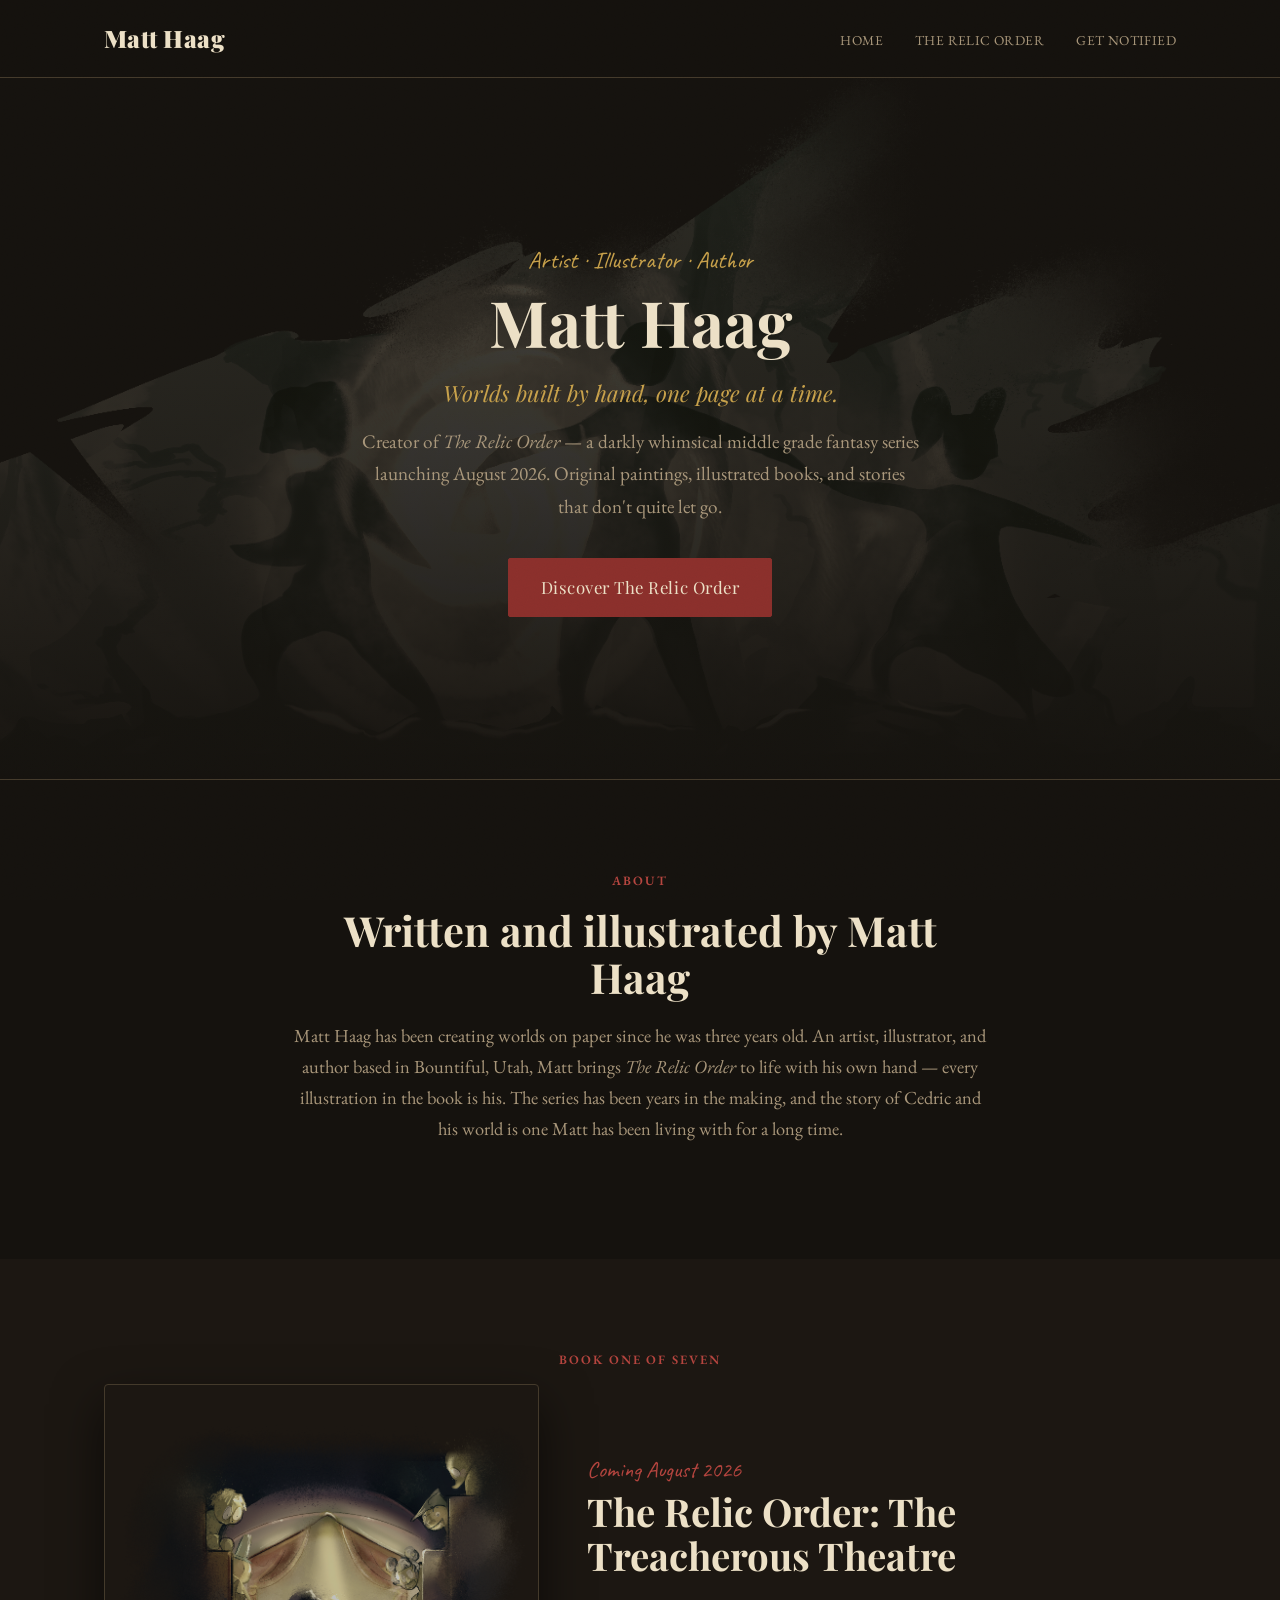
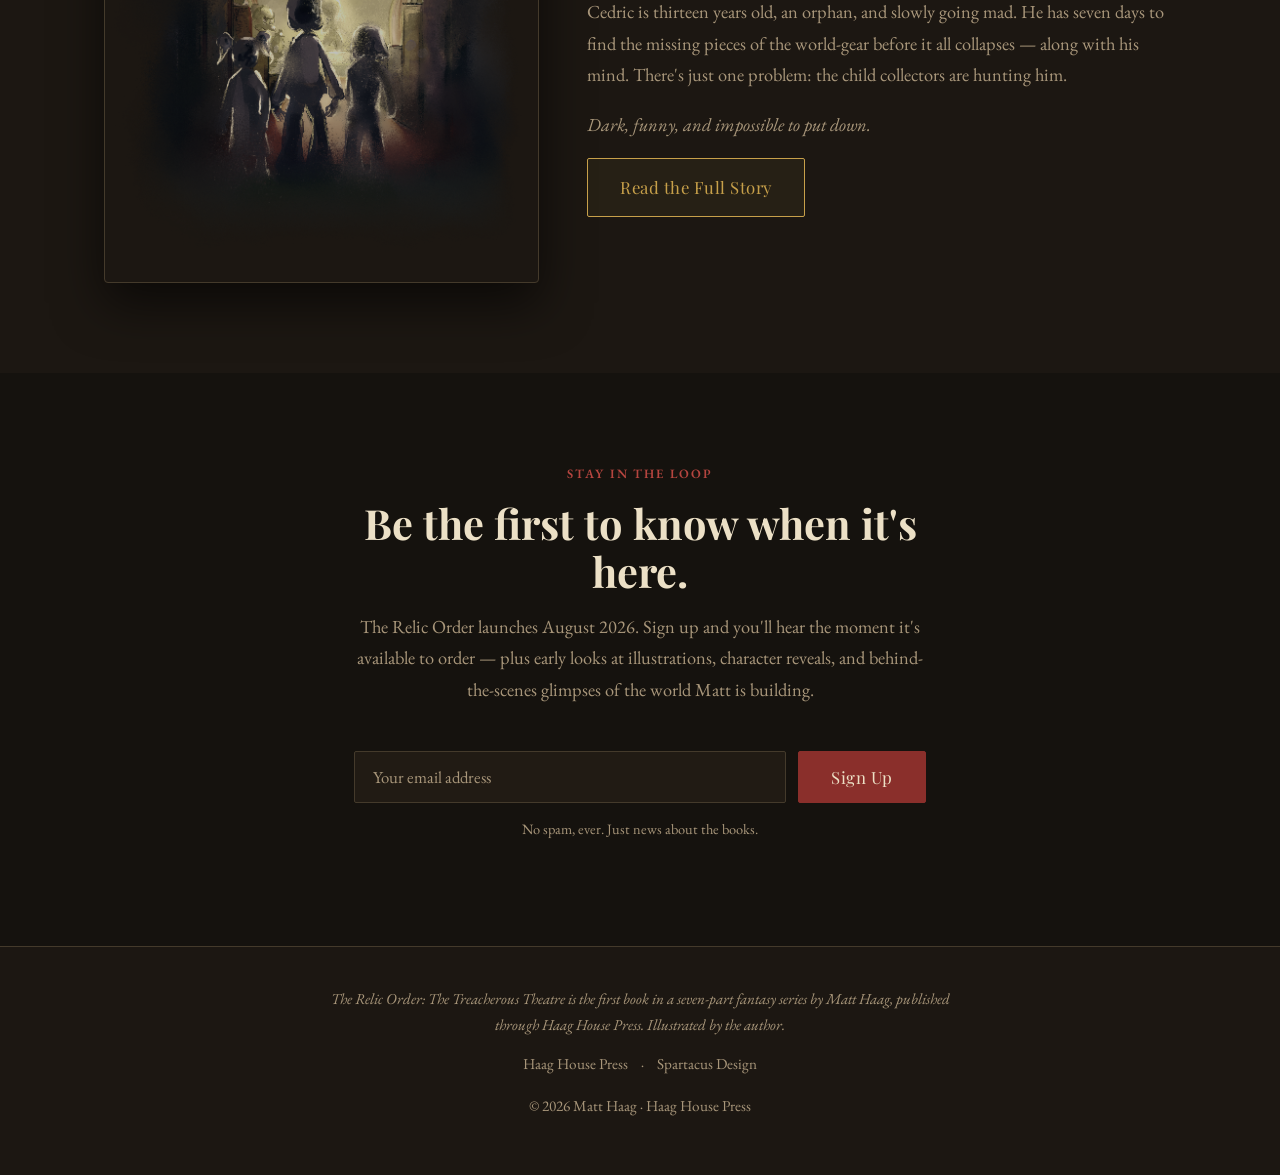
==== index.html @ 9a002932 "Initial commit: static site for relicorderbook.com Rebuilds Matt Haag's Wix site as plain HTML/CSS/J" ====
<!DOCTYPE html>
<html lang="en">
<head>
<meta charset="UTF-8">
<meta name="viewport" content="width=device-width, initial-scale=1.0">

<title>Matt Haag | Artist, Illustrator and Author | Haag House Press</title>
<meta name="description" content="Matt Haag is an artist, illustrator, and author based in Utah. Creator of The Relic Order — a darkly whimsical middle grade fantasy series launching August 2026. Original paintings, illustrated books, and more.">
<meta name="keywords" content="Matt Haag, The Relic Order, middle grade fantasy, illustrated children's books, original oil paintings, Spartacus Design, Haag House Press, fantasy series for kids, author illustrator Utah">

<!-- Social sharing -->
<meta property="og:title" content="Matt Haag | Artist, Illustrator and Author">
<meta property="og:description" content="Creator of The Relic Order — a darkly whimsical middle grade fantasy launching August 2026. Original oil paintings, illustrated books, and more.">
<meta property="og:type" content="website">
<!-- TODO: swap this for the finished book-cover export from Canva, 1200x630 -->
<meta property="og:image" content="assets/images/site/theatre-entrance.png">
<meta name="twitter:card" content="summary_large_image">

<link rel="stylesheet" href="style.css">
</head>
<body>

<header class="site-header">
  <nav class="nav">
    <a href="index.html" class="nav-brand">Matt Haag</a>
    <button class="nav-toggle" aria-label="Toggle menu" onclick="document.querySelector('.nav-links').classList.toggle('open')">&#9776;</button>
    <ul class="nav-links">
      <li><a href="index.html">Home</a></li>
      <li><a href="relic-order.html">The Relic Order</a></li>
      <li><a href="relic-order.html#notify">Get Notified</a></li>
    </ul>
  </nav>
</header>

<section class="hero">
  <div class="hero-bg" style="background-image: url('assets/images/site/moonlit-trio.png');"></div>
  <div class="hero-content">
    <div class="hero-eyebrow">Artist &middot; Illustrator &middot; Author</div>
    <h1>Matt Haag</h1>
    <div class="subhead">Worlds built by hand, one page at a time.</div>
    <p>Creator of <em>The Relic Order</em> — a darkly whimsical middle grade fantasy series launching August 2026. Original paintings, illustrated books, and stories that don't quite let go.</p>
    <a href="relic-order.html" class="btn btn-solid">Discover The Relic Order</a>
  </div>
</section>

<section>
  <div class="container">
    <div class="section-kicker">About</div>
    <h2 class="section-heading">Written and illustrated by Matt Haag</h2>
    <div class="prose" style="text-align:center; color: var(--text-muted);">
      <p>Matt Haag has been creating worlds on paper since he was three years old. An artist, illustrator, and author based in Bountiful, Utah, Matt brings <em>The Relic Order</em> to life with his own hand — every illustration in the book is his. The series has been years in the making, and the story of Cedric and his world is one Matt has been living with for a long time.</p>
    </div>
  </div>
</section>

<section class="alt">
  <div class="container">
    <div class="section-kicker">Book One of Seven</div>
    <div class="book-teaser">
      <div class="book-teaser-art">
        <img src="assets/images/site/theatre-entrance.png" alt="The Relic Order: The Treacherous Theatre — illustration">
      </div>
      <div class="book-teaser-text">
        <div class="tag">Coming August 2026</div>
        <h2>The Relic Order: The Treacherous Theatre</h2>
        <p>Cedric is thirteen years old, an orphan, and slowly going mad. He has seven days to find the missing pieces of the world-gear before it all collapses — along with his mind. There's just one problem: the child collectors are hunting him.</p>
        <p><em>Dark, funny, and impossible to put down.</em></p>
        <a href="relic-order.html" class="btn">Read the Full Story</a>
      </div>
    </div>
  </div>
</section>

<section id="notify">
  <div class="container signup-box">
    <div class="section-kicker">Stay in the Loop</div>
    <h2 class="section-heading">Be the first to know when it's here.</h2>
    <p class="lede">The Relic Order launches August 2026. Sign up and you'll hear the moment it's available to order — plus early looks at illustrations, character reveals, and behind-the-scenes glimpses of the world Matt is building.</p>

    <form class="signup-form" action="https://assets.mailerlite.com/jsonp/2499077/forms/192489974207087839/subscribe" method="post" data-mailerlite>
      <input type="email" name="fields[email]" placeholder="Your email address" required autocomplete="email">
      <input type="hidden" name="ml-submit" value="1">
      <input type="hidden" name="anticsrf" value="true">
      <button type="submit" class="btn btn-solid">Sign Up</button>
    </form>
    <p class="signup-success" hidden>Thanks — you're on the list! We'll email you the moment <em>The Relic Order</em> launches.</p>
    <p class="signup-note">No spam, ever. Just news about the books.</p>
  </div>
</section>

<footer class="site-footer">
  <p class="footer-note"><em>The Relic Order: The Treacherous Theatre</em> is the first book in a seven-part fantasy series by Matt Haag, published through Haag House Press. Illustrated by the author.</p>
  <p class="footer-links"><a href="https://haaghousepress.com" target="_blank" rel="noopener">Haag House Press</a> &middot; <a href="https://spartacusdesign.com" target="_blank" rel="noopener">Spartacus Design</a></p>
  <p>&copy; <span id="year"></span> Matt Haag &middot; Haag House Press</p>
</footer>

<script src="script.js"></script>
</body>
</html>
---- style.css ----
/* ============================================
   Matt Haag / The Relic Order — Site Styles
   Dark vintage academia. Roald Dahl x Tim Burton.
   ============================================ */

@import url('https://fonts.googleapis.com/css2?family=Playfair+Display:ital,wght@0,500;0,700;0,900;1,600&family=EB+Garamond:ital,wght@0,400;0,500;0,600;1,400&family=Caveat:wght@600&display=swap');

:root {
  --bg: #15120e;
  --bg-alt: #1c1712;
  --bg-card: #211b14;
  --text: #ece0c6;
  --text-muted: #a8967a;
  --accent-red: #8a2f2b;
  --accent-red-bright: #b5453f;
  --accent-gold: #c7a04a;
  --border: #443a2b;
  --shadow: rgba(0, 0, 0, 0.6);
  --max-width: 1120px;
}

* { box-sizing: border-box; }

html { scroll-behavior: smooth; }

body {
  margin: 0;
  background: var(--bg);
  color: var(--text);
  font-family: 'EB Garamond', serif;
  font-size: 1.15rem;
  line-height: 1.7;
}

img { max-width: 100%; display: block; }

h1, h2, h3, h4 {
  font-family: 'Playfair Display', serif;
  font-weight: 700;
  line-height: 1.15;
  margin: 0 0 0.5em;
  color: var(--text);
}

a { color: var(--accent-gold); text-decoration: none; }
a:hover { color: var(--accent-red-bright); }

.container {
  max-width: var(--max-width);
  margin: 0 auto;
  padding: 0 24px;
}

/* subtle aged-paper grain over everything */
body::before {
  content: "";
  position: fixed;
  inset: 0;
  pointer-events: none;
  z-index: 999;
  opacity: 0.05;
  background-image: url("data:image/svg+xml,%3Csvg xmlns='http://www.w3.org/2000/svg' width='120' height='120'%3E%3Cfilter id='n'%3E%3CfeTurbulence type='fractalNoise' baseFrequency='0.9' numOctaves='2' stitchTiles='stitch'/%3E%3C/filter%3E%3Crect width='100%25' height='100%25' filter='url(%23n)'/%3E%3C/svg%3E");
  mix-blend-mode: overlay;
}

/* ---------- Header / Nav ---------- */
.site-header {
  position: sticky;
  top: 0;
  z-index: 100;
  background: rgba(21, 18, 14, 0.92);
  backdrop-filter: blur(6px);
  border-bottom: 1px solid var(--border);
}

.nav {
  display: flex;
  align-items: center;
  justify-content: space-between;
  padding: 18px 24px;
  max-width: var(--max-width);
  margin: 0 auto;
}

.nav-brand {
  font-family: 'Playfair Display', serif;
  font-weight: 900;
  font-size: 1.5rem;
  letter-spacing: 0.02em;
  color: var(--text);
}
.nav-brand:hover { color: var(--accent-gold); }

.nav-links {
  display: flex;
  gap: 32px;
  list-style: none;
  margin: 0;
  padding: 0;
}

.nav-links a {
  color: var(--text-muted);
  font-size: 1.05rem;
  letter-spacing: 0.03em;
  text-transform: uppercase;
  font-size: 0.85rem;
}
.nav-links a:hover { color: var(--accent-gold); }

.nav-toggle {
  display: none;
  background: none;
  border: 1px solid var(--border);
  color: var(--text);
  font-size: 1.3rem;
  padding: 6px 12px;
  cursor: pointer;
  border-radius: 3px;
}

/* ---------- Hero ---------- */
.hero {
  position: relative;
  display: flex;
  align-items: center;
  justify-content: center;
  text-align: center;
  min-height: 78vh;
  padding: 80px 24px;
  overflow: hidden;
  border-bottom: 1px solid var(--border);
}

.hero-bg {
  position: absolute;
  inset: 0;
  background-size: cover;
  background-position: center;
  filter: grayscale(0.35) sepia(0.45) contrast(1.1) brightness(0.55);
  transform: scale(1.05);
}

.hero::after {
  content: "";
  position: absolute;
  inset: 0;
  background: linear-gradient(180deg, rgba(21,18,14,0.55) 0%, rgba(21,18,14,0.75) 55%, rgba(21,18,14,0.97) 100%);
}

.hero-content {
  position: relative;
  z-index: 2;
  max-width: 780px;
}

.hero-eyebrow {
  font-family: 'Caveat', cursive;
  color: var(--accent-gold);
  font-size: 1.5rem;
  margin-bottom: 4px;
}

.hero h1 {
  font-size: clamp(2.4rem, 5vw, 4rem);
  margin-bottom: 0.25em;
}

.hero .subhead {
  font-family: 'Playfair Display', serif;
  font-style: italic;
  font-size: 1.4rem;
  color: var(--accent-gold);
  margin-bottom: 0.6em;
}

.hero p {
  color: var(--text-muted);
  font-size: 1.2rem;
  max-width: 560px;
  margin: 0 auto 1.8em;
}

/* ---------- Buttons ---------- */
.btn {
  display: inline-block;
  padding: 14px 32px;
  border: 1px solid var(--accent-gold);
  color: var(--accent-gold);
  font-family: 'Playfair Display', serif;
  font-size: 1.05rem;
  letter-spacing: 0.03em;
  border-radius: 2px;
  transition: all 0.25s ease;
  background: rgba(199, 160, 74, 0.06);
}
.btn:hover {
  background: var(--accent-gold);
  color: var(--bg);
}
.btn-solid {
  background: var(--accent-red);
  border-color: var(--accent-red);
  color: var(--text);
}
.btn-solid:hover {
  background: var(--accent-red-bright);
  border-color: var(--accent-red-bright);
  color: #fff;
}

/* ---------- Sections ---------- */
section { padding: 90px 0; }
section.alt { background: var(--bg-alt); }

.section-heading {
  text-align: center;
  font-size: clamp(1.8rem, 3.5vw, 2.6rem);
  max-width: 700px;
  margin: 0 auto 0.4em;
}

.section-kicker {
  text-align: center;
  text-transform: uppercase;
  letter-spacing: 0.15em;
  font-size: 0.8rem;
  color: var(--accent-red-bright);
  font-family: 'EB Garamond', serif;
  font-weight: 600;
  margin-bottom: 14px;
}

.lede {
  max-width: 680px;
  margin: 0 auto 2.5em;
  text-align: center;
  color: var(--text-muted);
  font-size: 1.15rem;
}

.prose {
  max-width: 700px;
  margin: 0 auto;
}
.prose p { margin-bottom: 1.3em; }

/* pull quote */
.pull-quote {
  max-width: 800px;
  margin: 2.2em auto 0;
  text-align: center;
  font-family: 'Playfair Display', serif;
  font-style: italic;
  font-size: clamp(1.6rem, 3vw, 2.3rem);
  color: var(--accent-gold);
  border-top: 1px solid var(--border);
  border-bottom: 1px solid var(--border);
  padding: 0.9em 0;
}

/* ---------- Three-column info block ---------- */
.info-grid {
  display: grid;
  grid-template-columns: repeat(3, 1fr);
  gap: 32px;
  max-width: var(--max-width);
  margin: 0 auto;
}
.info-col {
  background: var(--bg-card);
  border: 1px solid var(--border);
  border-radius: 4px;
  padding: 28px 24px;
  text-align: center;
}
.info-col h3 {
  color: var(--accent-gold);
  font-size: 1.2rem;
  text-transform: uppercase;
  letter-spacing: 0.06em;
  margin-bottom: 0.7em;
}
.info-col p { margin: 0.3em 0; color: var(--text-muted); }

/* ---------- Character cards ---------- */
.character-grid {
  display: grid;
  grid-template-columns: repeat(3, 1fr);
  gap: 28px;
  max-width: var(--max-width);
  margin: 0 auto;
}
.character-card {
  background: var(--bg-card);
  border: 1px solid var(--border);
  border-radius: 4px;
  overflow: hidden;
}
.character-art {
  aspect-ratio: 4/5;
  background: linear-gradient(160deg, #2a2118, #17130e);
  display: flex;
  align-items: center;
  justify-content: center;
  border-bottom: 1px dashed var(--border);
}
.character-art.placeholder {
  color: var(--text-muted);
  font-family: 'Caveat', cursive;
  font-size: 1.2rem;
  text-align: center;
  padding: 20px;
}
.character-card img { width: 100%; height: 100%; object-fit: cover; filter: grayscale(0.3) sepia(0.35) contrast(1.05) brightness(0.85); }
.character-body { padding: 22px 24px 26px; }
.character-body h3 {
  font-size: 1.4rem;
  color: var(--accent-gold);
}
.character-body p { color: var(--text-muted); margin: 0; }

/* ---------- Book teaser card (home page) ---------- */
.book-teaser {
  display: grid;
  grid-template-columns: 0.85fr 1.15fr;
  gap: 48px;
  align-items: center;
  max-width: var(--max-width);
  margin: 0 auto;
}
.book-teaser-art {
  border: 1px solid var(--border);
  border-radius: 4px;
  overflow: hidden;
  box-shadow: 0 20px 50px var(--shadow);
}
.book-teaser-art img { filter: grayscale(0.3) sepia(0.4) contrast(1.1) brightness(0.75); }
.book-teaser-text .tag {
  font-family: 'Caveat', cursive;
  color: var(--accent-red-bright);
  font-size: 1.4rem;
}
.book-teaser-text h2 { font-size: clamp(1.8rem, 3.2vw, 2.4rem); }
.book-teaser-text p { color: var(--text-muted); }

/* ---------- Email signup ---------- */
.signup-box {
  max-width: 620px;
  margin: 0 auto;
  text-align: center;
}
.signup-form {
  display: flex;
  gap: 12px;
  margin-top: 24px;
  flex-wrap: wrap;
  justify-content: center;
}
.signup-form input[type="email"] {
  flex: 1;
  min-width: 240px;
  padding: 14px 18px;
  background: var(--bg-card);
  border: 1px solid var(--border);
  color: var(--text);
  font-family: 'EB Garamond', serif;
  font-size: 1.05rem;
  border-radius: 2px;
}
.signup-form input[type="email"]::placeholder { color: var(--text-muted); }
.signup-note { margin-top: 14px; font-size: 0.9rem; color: var(--text-muted); }
.signup-success {
  margin-top: 24px;
  font-family: 'Playfair Display', serif;
  font-style: italic;
  font-size: 1.3rem;
  color: var(--accent-gold);
}

/* ---------- Footer ---------- */
.site-footer {
  border-top: 1px solid var(--border);
  padding: 40px 24px;
  text-align: center;
  color: var(--text-muted);
  font-size: 0.95rem;
  background: var(--bg-alt);
}
.site-footer a { color: var(--text-muted); }
.site-footer a:hover { color: var(--accent-gold); }
.footer-note { max-width: 640px; margin: 0 auto 14px; font-style: italic; }
.footer-links { margin: 0 0 14px; }
.footer-links a { margin: 0 10px; }

/* ---------- About author (relic order page) ---------- */
.author-block {
  display: grid;
  grid-template-columns: 1fr 1fr;
  gap: 48px;
  align-items: center;
  max-width: var(--max-width);
  margin: 0 auto;
}
.author-block img { border: 1px solid var(--border); border-radius: 4px; filter: grayscale(0.3) sepia(0.4) contrast(1.1) brightness(0.8); }
.author-block .prose { max-width: none; text-align: left; }
.author-block .prose p { color: var(--text-muted); }

/* ---------- Responsive ---------- */
@media (max-width: 860px) {
  .info-grid, .character-grid { grid-template-columns: 1fr; }
  .book-teaser, .author-block { grid-template-columns: 1fr; }
  .nav-links {
    position: absolute;
    top: 100%;
    left: 0;
    right: 0;
    background: var(--bg);
    flex-direction: column;
    gap: 0;
    border-bottom: 1px solid var(--border);
    display: none;
  }
  .nav-links.open { display: flex; }
  .nav-links li { border-top: 1px solid var(--border); }
  .nav-links a { display: block; padding: 16px 24px; }
  .nav-toggle { display: block; }
  section { padding: 60px 0; }
}
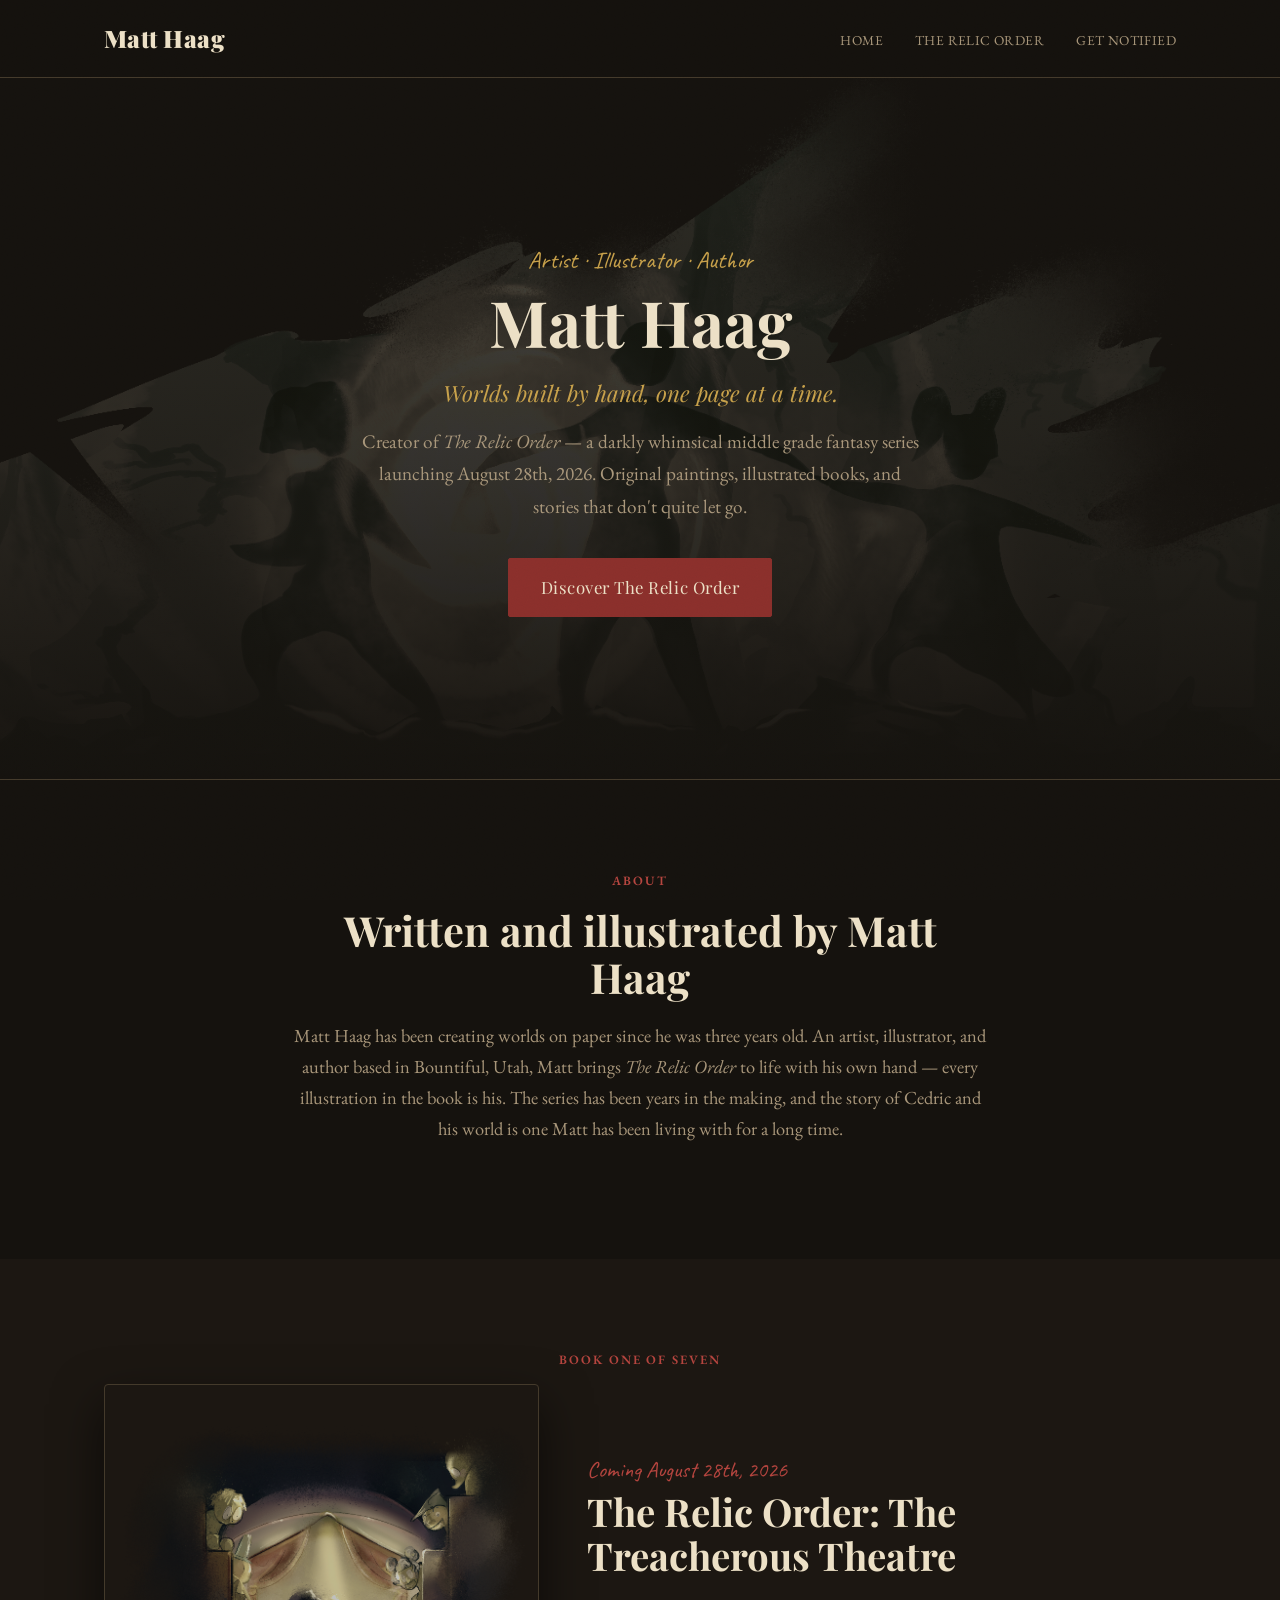
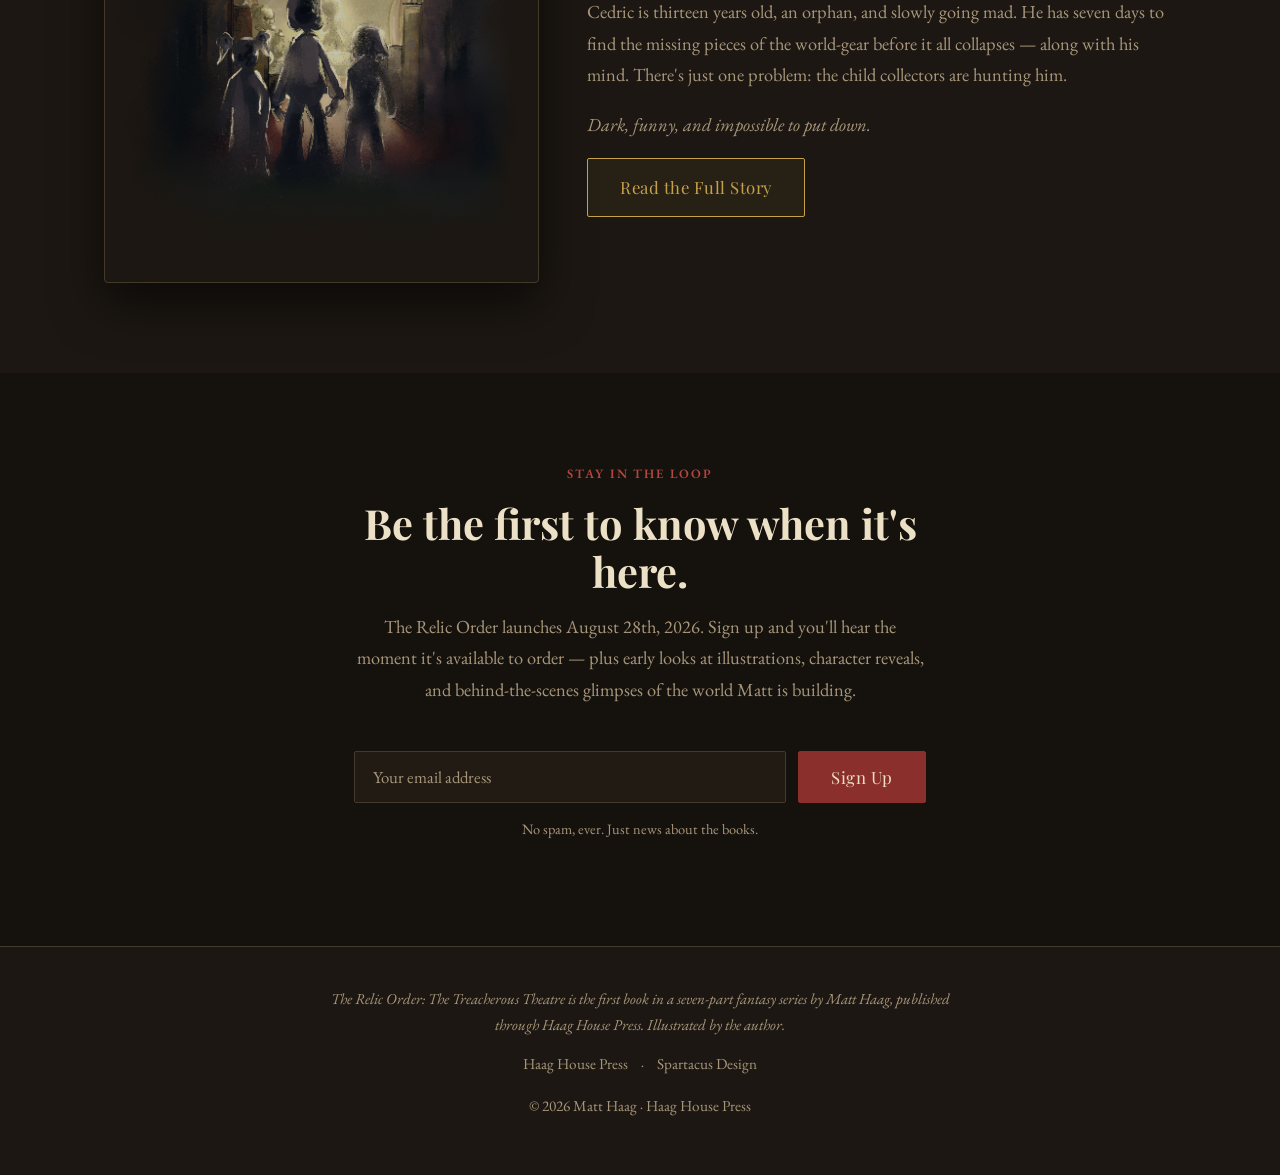
==== commit de11f6aa: "Update remaining launch date mentions to August 28th, 2026 Co-Authored-By: Claude Sonnet 5 <noreply@" ====
--- a/index.html
+++ b/index.html
@@ -5,12 +5,12 @@
 <meta name="viewport" content="width=device-width, initial-scale=1.0">
 
 <title>Matt Haag | Artist, Illustrator and Author | Haag House Press</title>
-<meta name="description" content="Matt Haag is an artist, illustrator, and author based in Utah. Creator of The Relic Order — a darkly whimsical middle grade fantasy series launching August 2026. Original paintings, illustrated books, and more.">
+<meta name="description" content="Matt Haag is an artist, illustrator, and author based in Utah. Creator of The Relic Order — a darkly whimsical middle grade fantasy series launching August 28th, 2026. Original paintings, illustrated books, and more.">
 <meta name="keywords" content="Matt Haag, The Relic Order, middle grade fantasy, illustrated children's books, original oil paintings, Spartacus Design, Haag House Press, fantasy series for kids, author illustrator Utah">
 
 <!-- Social sharing -->
 <meta property="og:title" content="Matt Haag | Artist, Illustrator and Author">
-<meta property="og:description" content="Creator of The Relic Order — a darkly whimsical middle grade fantasy launching August 2026. Original oil paintings, illustrated books, and more.">
+<meta property="og:description" content="Creator of The Relic Order — a darkly whimsical middle grade fantasy launching August 28th, 2026. Original oil paintings, illustrated books, and more.">
 <meta property="og:type" content="website">
 <!-- TODO: swap this for the finished book-cover export from Canva, 1200x630 -->
 <meta property="og:image" content="assets/images/site/theatre-entrance.png">
@@ -38,7 +38,7 @@
     <div class="hero-eyebrow">Artist &middot; Illustrator &middot; Author</div>
     <h1>Matt Haag</h1>
     <div class="subhead">Worlds built by hand, one page at a time.</div>
-    <p>Creator of <em>The Relic Order</em> — a darkly whimsical middle grade fantasy series launching August 2026. Original paintings, illustrated books, and stories that don't quite let go.</p>
+    <p>Creator of <em>The Relic Order</em> — a darkly whimsical middle grade fantasy series launching August 28th, 2026. Original paintings, illustrated books, and stories that don't quite let go.</p>
     <a href="relic-order.html" class="btn btn-solid">Discover The Relic Order</a>
   </div>
 </section>
@@ -61,7 +61,7 @@
         <img src="assets/images/site/theatre-entrance.png" alt="The Relic Order: The Treacherous Theatre — illustration">
       </div>
       <div class="book-teaser-text">
-        <div class="tag">Coming August 2026</div>
+        <div class="tag">Coming August 28th, 2026</div>
         <h2>The Relic Order: The Treacherous Theatre</h2>
         <p>Cedric is thirteen years old, an orphan, and slowly going mad. He has seven days to find the missing pieces of the world-gear before it all collapses — along with his mind. There's just one problem: the child collectors are hunting him.</p>
         <p><em>Dark, funny, and impossible to put down.</em></p>
@@ -75,7 +75,7 @@
   <div class="container signup-box">
     <div class="section-kicker">Stay in the Loop</div>
     <h2 class="section-heading">Be the first to know when it's here.</h2>
-    <p class="lede">The Relic Order launches August 2026. Sign up and you'll hear the moment it's available to order — plus early looks at illustrations, character reveals, and behind-the-scenes glimpses of the world Matt is building.</p>
+    <p class="lede">The Relic Order launches August 28th, 2026. Sign up and you'll hear the moment it's available to order — plus early looks at illustrations, character reveals, and behind-the-scenes glimpses of the world Matt is building.</p>
 
     <form class="signup-form" action="https://assets.mailerlite.com/jsonp/2499077/forms/192489974207087839/subscribe" method="post" data-mailerlite>
       <input type="email" name="fields[email]" placeholder="Your email address" required autocomplete="email">
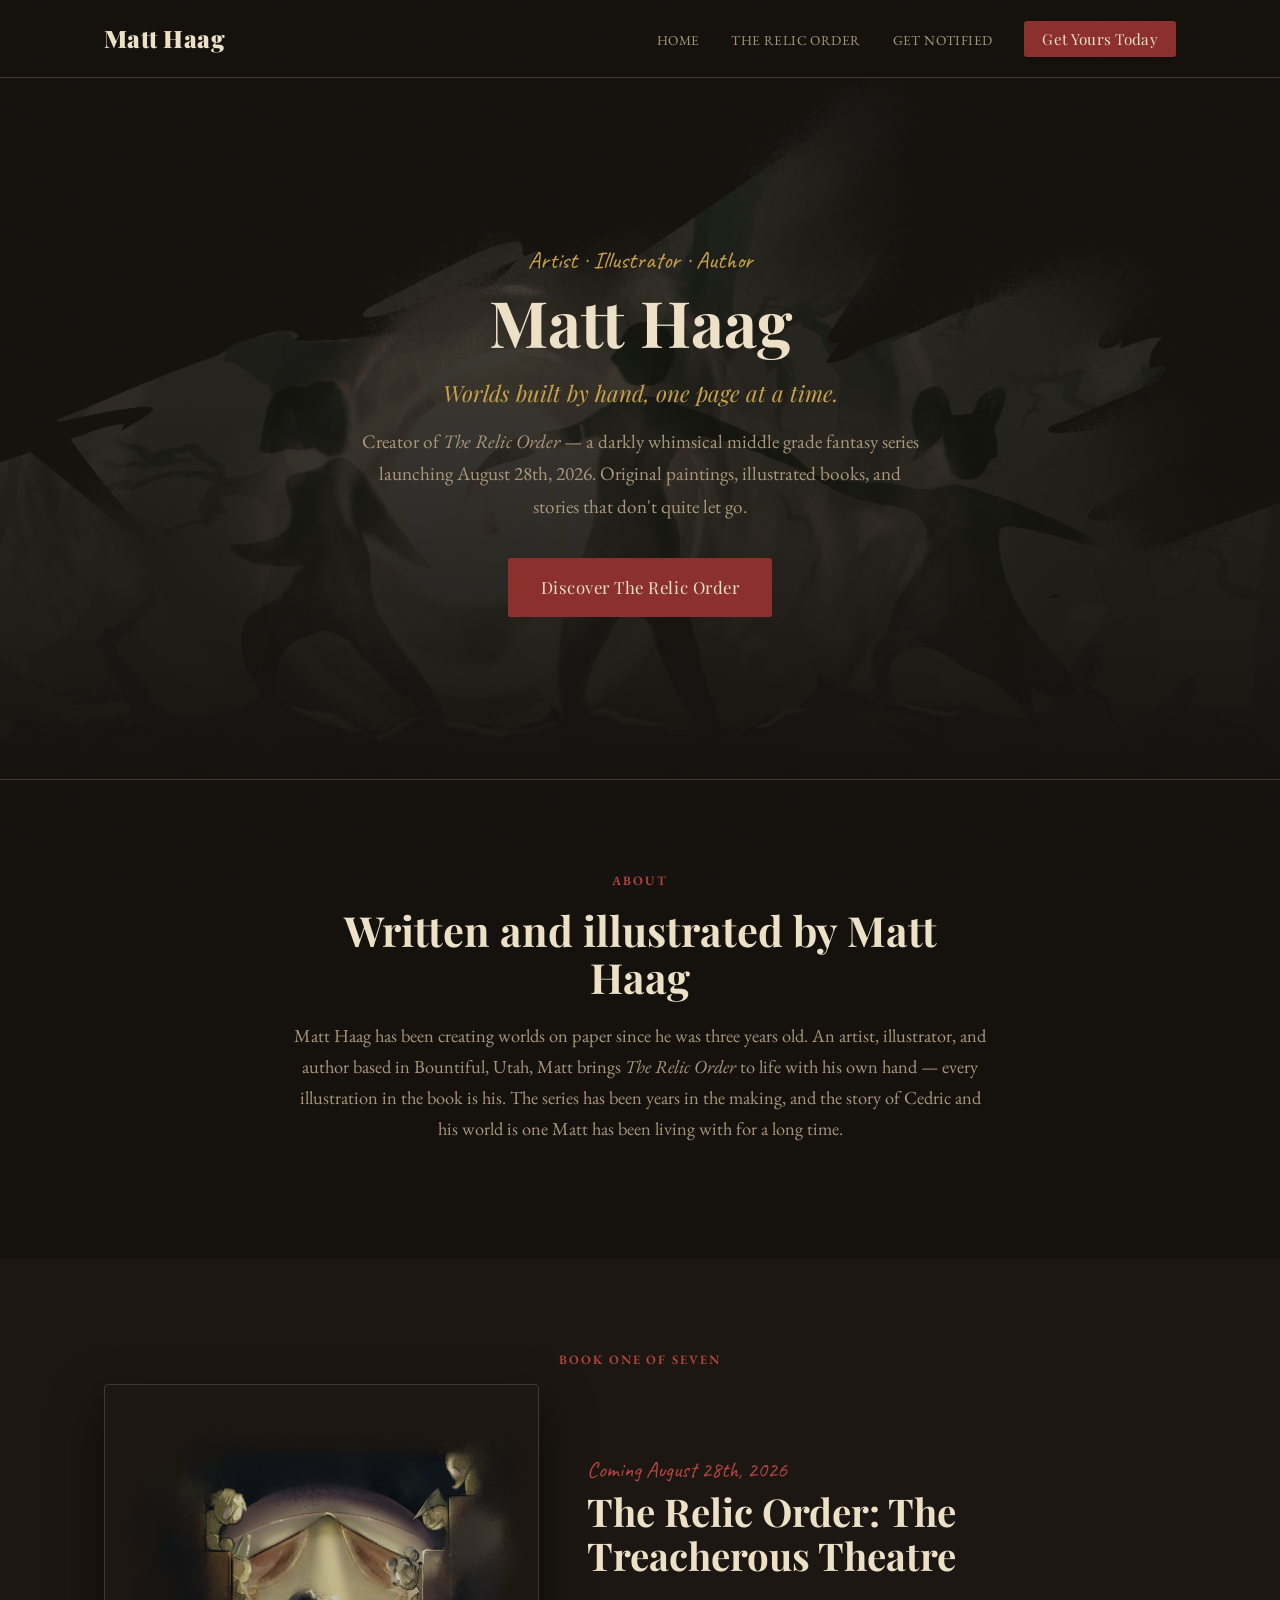
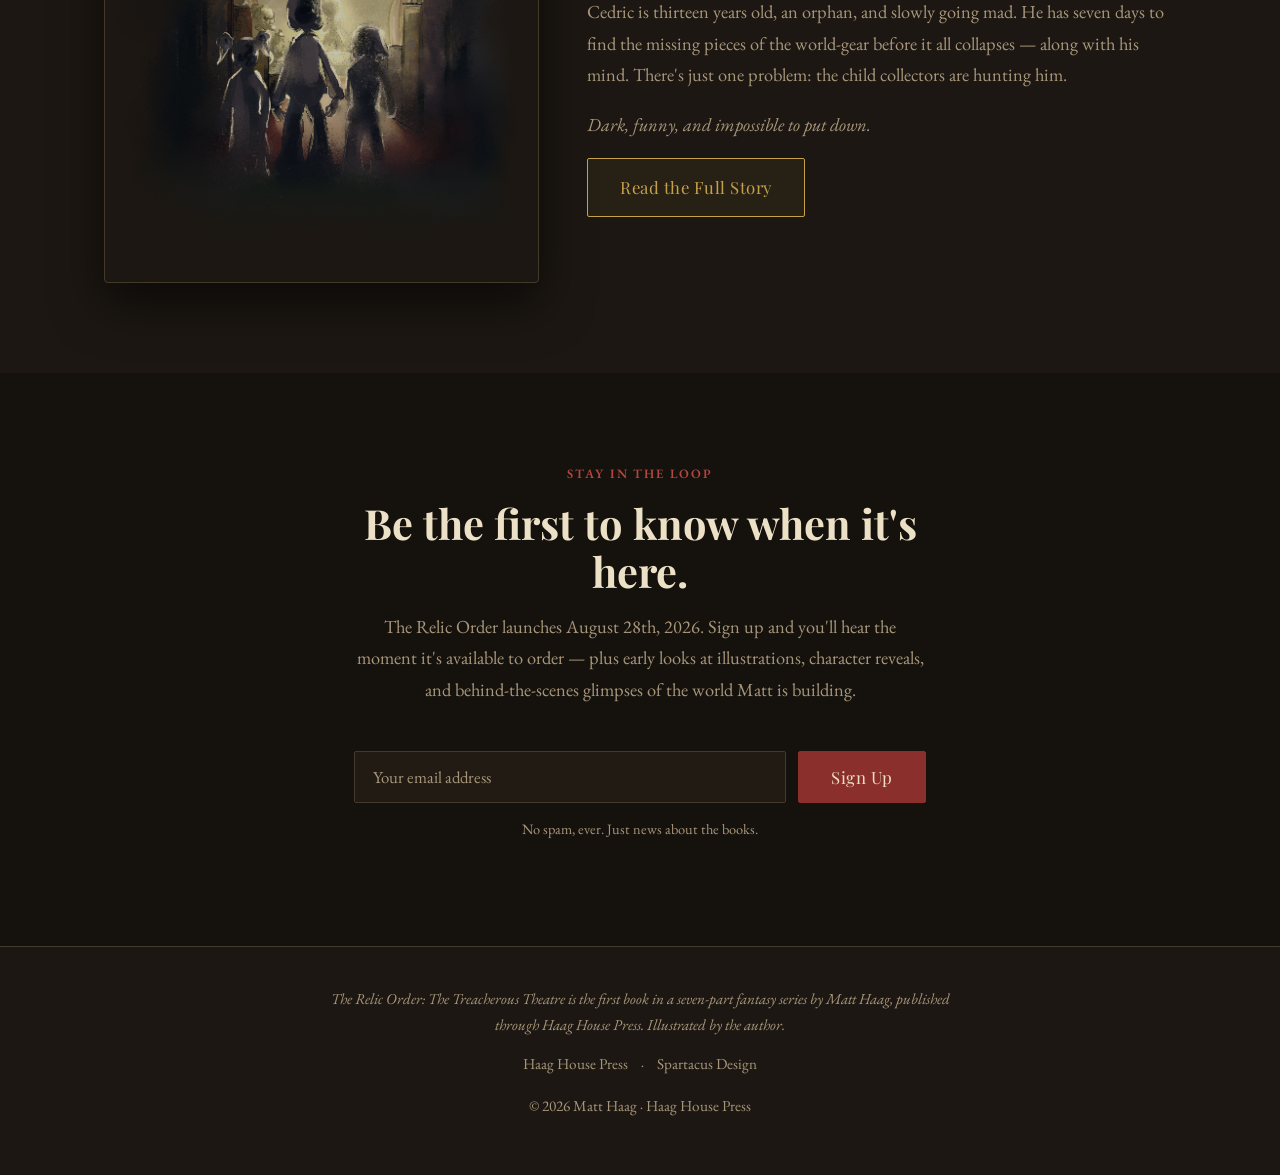
==== commit 71c3845b: "Add "Get Yours Today" nav CTA linking to Amazon Co-Authored-By: Claude Sonnet 5 <noreply@anthropic.c" ====
--- a/index.html
+++ b/index.html
@@ -28,6 +28,7 @@
       <li><a href="index.html">Home</a></li>
       <li><a href="relic-order.html">The Relic Order</a></li>
       <li><a href="relic-order.html#notify">Get Notified</a></li>
+      <li><a href="https://www.amazon.com/Relic-Order-Treacherous-Theatre-ebook/dp/B0HDGH1M2B/ref=sr_1_1?crid=2QZ3GKDVJNXRY&dib=eyJ2IjoiMSJ9.A_1sIc9hWb0pOPZfN1U1w2Bh2V2qfNwAL7rpy7LcdSPSSe92crLF0OWG6XW5-iWpwSRuNebbU7JHirMaJPWEwg.O-cU3arISRl8NTuPDFfKlGqZR8YJ5nmkrayGKcBR4Uw&dib_tag=se&keywords=matthew+haag&qid=1787602717&sprefix=matthe+haag%2Caps%2C224&sr=8-1" class="nav-cta" target="_blank" rel="noopener">Get Yours Today</a></li>
     </ul>
   </nav>
 </header>
--- a/style.css
+++ b/style.css
@@ -108,6 +108,18 @@
 }
 .nav-links a:hover { color: var(--accent-gold); }
 
+.nav-links a.nav-cta {
+  background: var(--accent-red);
+  color: var(--text);
+  padding: 8px 18px;
+  border-radius: 3px;
+  text-transform: none;
+  font-family: 'Playfair Display', serif;
+  font-size: 0.95rem;
+  letter-spacing: 0.02em;
+}
+.nav-links a.nav-cta:hover { background: var(--accent-red-bright); color: #fff; }
+
 .nav-toggle {
   display: none;
   background: none;
@@ -259,6 +271,30 @@
   padding: 0.9em 0;
 }
 
+/* ---------- Book details (cover + info block) ---------- */
+.book-details {
+  display: grid;
+  grid-template-columns: 0.8fr 1.2fr;
+  gap: 48px;
+  align-items: center;
+  max-width: var(--max-width);
+  margin: 0 auto;
+}
+.book-cover-art {
+  display: flex;
+  flex-direction: column;
+  align-items: center;
+  gap: 20px;
+}
+.book-cover-art img {
+  width: 100%;
+  max-width: 320px;
+  border: 1px solid var(--border);
+  border-radius: 4px;
+  box-shadow: 0 20px 50px var(--shadow);
+}
+.book-details .info-grid { grid-template-columns: 1fr; gap: 20px; }
+
 /* ---------- Three-column info block ---------- */
 .info-grid {
   display: grid;
@@ -286,7 +322,7 @@
 /* ---------- Character cards ---------- */
 .character-grid {
   display: grid;
-  grid-template-columns: repeat(3, 1fr);
+  grid-template-columns: repeat(4, 1fr);
   gap: 28px;
   max-width: var(--max-width);
   margin: 0 auto;
@@ -407,9 +443,13 @@
 .author-block .prose p { color: var(--text-muted); }
 
 /* ---------- Responsive ---------- */
+@media (min-width: 601px) and (max-width: 1099px) {
+  .character-grid { grid-template-columns: repeat(2, 1fr); }
+}
 @media (max-width: 860px) {
-  .info-grid, .character-grid { grid-template-columns: 1fr; }
-  .book-teaser, .author-block { grid-template-columns: 1fr; }
+  .info-grid { grid-template-columns: 1fr; }
+  .character-grid { grid-template-columns: 1fr; }
+  .book-teaser, .author-block, .book-details { grid-template-columns: 1fr; }
   .nav-links {
     position: absolute;
     top: 100%;
